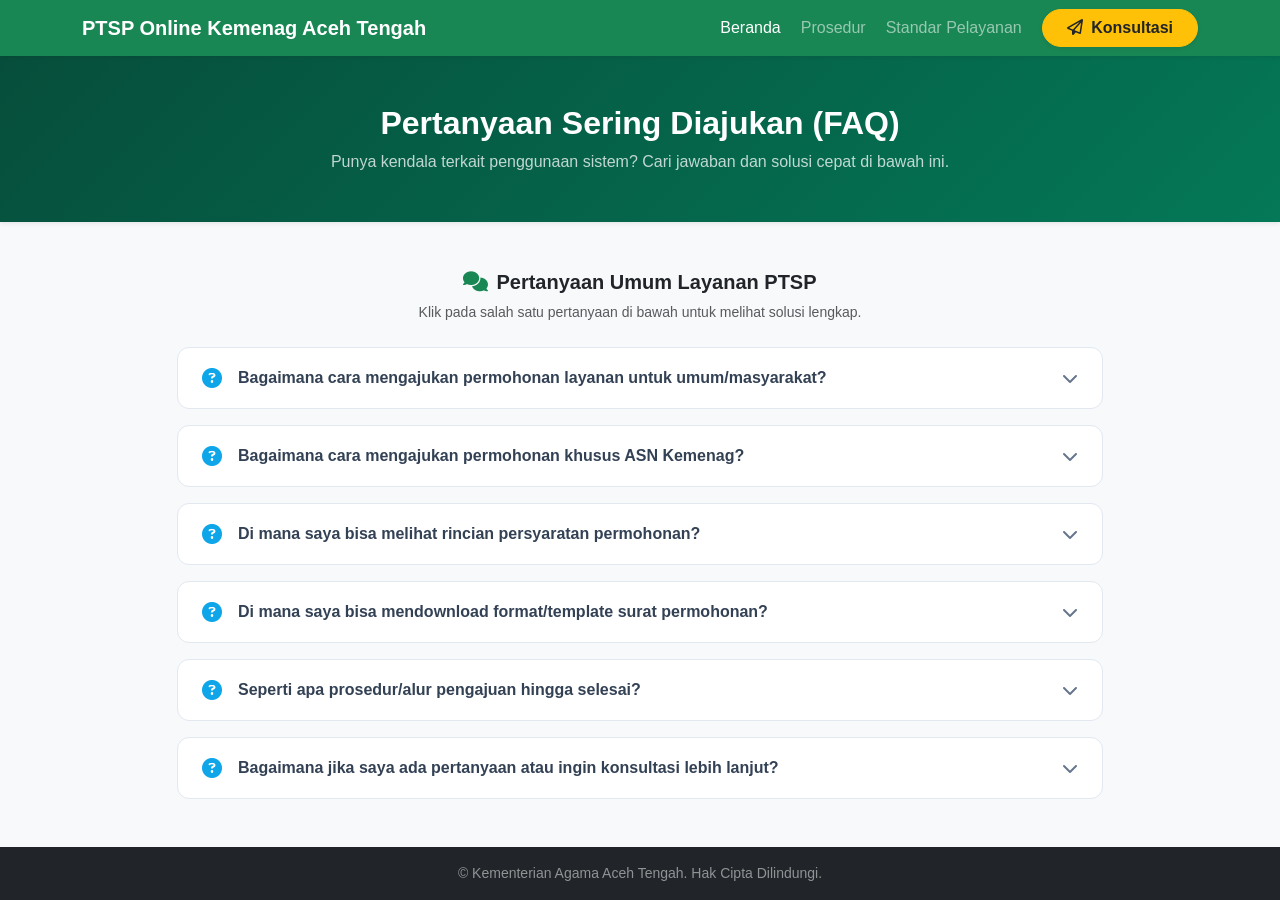
==== faq.html @ 68bd31a1 "faq" ====
<!DOCTYPE html>
<html lang="id">
<head>
    <meta charset="UTF-8">
    <meta name="viewport" content="width=device-width, initial-scale=1.0">
    <title>FAQ - PTSP Online Kemenag Aceh Tengah</title>
    <!-- Bootstrap 5 CSS -->
    <link href="https://cdn.jsdelivr.net/npm/bootstrap@5.3.2/dist/css/bootstrap.min.css" rel="stylesheet">
    <!-- FontAwesome Icon -->
    <link rel="stylesheet" href="https://cdnjs.cloudflare.com/ajax/libs/font-awesome/6.4.2/css/all.min.css">
    <!-- Custom CSS Terpisah -->
    <link rel="stylesheet" href="css/style.css">
</head>
<body class="bg-light d-flex flex-column min-vh-100">

    <!-- NAVBAR (Dipanggil via JS) -->
    <div id="navbar-container"></div>

    <!-- HERO HEADER -->
    <section class="hero-faq py-5 text-center shadow-sm">
        <div class="container">
            <h2 class="fw-bold mb-2">Pertanyaan Sering Diajukan (FAQ)</h2>
            <p class="opacity-75 mb-0">Punya kendala terkait penggunaan sistem? Cari jawaban dan solusi cepat di bawah ini.</p>
        </div>
    </section>

    <!-- KONTEN UTAMA FAQ -->
    <main class="container my-5 flex-grow-1">
        <div class="row justify-content-center">
            <div class="col-lg-10">

                <div class="text-center mb-4">
                    <h5 class="fw-bold text-dark d-flex align-items-center justify-content-center gap-2">
                        <i class="fa-solid fa-comments text-success"></i> Pertanyaan Umum Layanan PTSP
                    </h5>
                    <p class="text-muted small">Klik pada salah satu pertanyaan di bawah untuk melihat solusi lengkap.</p>
                </div>

                <!-- CONTAINER ACCORDION -->
                <div class="accordion d-flex flex-column gap-3" id="faqAccordion">

                    <!-- FAQ 1 -->
                    <div class="faq-card">
                        <button class="faq-button collapsed" type="button" data-bs-toggle="collapse" data-bs-target="#faq1">
                            <div class="d-flex align-items-center gap-3">
                                <i class="fa-solid fa-circle-question faq-icon-question"></i>
                                <span>Bagaimana cara mengajukan permohonan layanan untuk umum/masyarakat?</span>
                            </div>
                            <i class="fa-solid fa-chevron-down faq-chevron"></i>
                        </button>
                        <div id="faq1" class="collapse" data-bs-parent="#faqAccordion">
                            <div class="faq-body border-top">
                                Permohonan layanan umum sangat mudah:
                                <ol class="mt-2 mb-0 ps-3">
                                    <li>Buka menu <strong>Layanan Umum</strong> pada navigasi atas.</li>
                                    <li>Pilih jenis layanan yang Anda butuhkan, lalu periksa kelengkapan syaratnya.</li>
                                    <li>Klik tombol <strong>Isi Formulir</strong> untuk mengisi data permohonan secara online.</li>
                                    <li>Upload berkas persyaratan (Format PDF/JPG) dan kirimkan formulir.</li>
                                </ol>
                            </div>
                        </div>
                    </div>

                    <!-- FAQ 2 -->
                    <div class="faq-card">
                        <button class="faq-button collapsed" type="button" data-bs-toggle="collapse" data-bs-target="#faq2">
                            <div class="d-flex align-items-center gap-3">
                                <i class="fa-solid fa-circle-question faq-icon-question"></i>
                                <span>Bagaimana cara mengajukan permohonan khusus ASN Kemenag?</span>
                            </div>
                            <i class="fa-solid fa-chevron-down faq-chevron"></i>
                        </button>
                        <div id="faq2" class="collapse" data-bs-parent="#faqAccordion">
                            <div class="faq-body border-top">
                                Khusus Pegawai / ASN Kementerian Agama:
                                <ol class="mt-2 mb-0 ps-3">
                                    <li>Masuk ke menu <strong>Layanan ASN</strong>.</li>
                                    <li>Pilih kategori layanan (misal: Kepegawaian atau Keuangan).</li>
                                    <li>Pastikan dokumen persyaratan seperti SK PNS, SKP, atau Surat Rekomendasi sudah siap.</li>
                                    <li>Klik <strong>Isi Formulir</strong> khusus ASN untuk melengkapi data kepegawaian Anda.</li>
                                </ol>
                            </div>
                        </div>
                    </div>

                    <!-- FAQ 3 -->
                    <div class="faq-card">
                        <button class="faq-button collapsed" type="button" data-bs-toggle="collapse" data-bs-target="#faq3">
                            <div class="d-flex align-items-center gap-3">
                                <i class="fa-solid fa-circle-question faq-icon-question"></i>
                                <span>Di mana saya bisa melihat rincian persyaratan permohonan?</span>
                            </div>
                            <i class="fa-solid fa-chevron-down faq-chevron"></i>
                        </button>
                        <div id="faq3" class="collapse" data-bs-parent="#faqAccordion">
                            <div class="faq-body border-top">
                                Seluruh rincian persyaratan dokumen tertera jelas pada tiap kartu daftar layanan di halaman <strong>Layanan Umum</strong> maupun <strong>Layanan ASN</strong>. Klik nama layanannya untuk membuka daftar checklist persyaratan dokumen.
                            </div>
                        </div>
                    </div>

                    <!-- FAQ 4 -->
                    <div class="faq-card">
                        <button class="faq-button collapsed" type="button" data-bs-toggle="collapse" data-bs-target="#faq4">
                            <div class="d-flex align-items-center gap-3">
                                <i class="fa-solid fa-circle-question faq-icon-question"></i>
                                <span>Di mana saya bisa mendownload format/template surat permohonan?</span>
                            </div>
                            <i class="fa-solid fa-chevron-down faq-chevron"></i>
                        </button>
                        <div id="faq4" class="collapse" data-bs-parent="#faqAccordion">
                            <div class="faq-body border-top">
                                Template dokumen sudah disediakan di setiap poin layanan. Cukup klik tombol biru <strong><i class="fa-brands fa-google-drive"></i> Download Template</strong> pada detail layanan yang dituju untuk mengunduh draf surat resmi dalam format Word/PDF.
                            </div>
                        </div>
                    </div>

                    <!-- FAQ 5 -->
                    <div class="faq-card">
                        <button class="faq-button collapsed" type="button" data-bs-toggle="collapse" data-bs-target="#faq5">
                            <div class="d-flex align-items-center gap-3">
                                <i class="fa-solid fa-circle-question faq-icon-question"></i>
                                <span>Seperti apa prosedur/alur pengajuan hingga selesai?</span>
                            </div>
                            <i class="fa-solid fa-chevron-down faq-chevron"></i>
                        </button>
                        <div id="faq5" class="collapse" data-bs-parent="#faqAccordion">
                            <div class="faq-body border-top">
                                Alur pelayanan PTSP Online meliputi:
                                <ul class="mt-2 mb-0 ps-3">
                                    <li><strong>Pengajuan:</strong> Pemohon mengisi form online dan melampirkan berkas.</li>
                                    <li><strong>Verifikasi:</strong> Petugas PTSP memeriksa kelengkapan administrasi.</li>
                                    <li><strong>Pemrosesan:</strong> Berkas diverifikasi oleh Seksi terkait.</li>
                                    <li><strong>Selesai:</strong> Dokumen/surat balasan dikirimkan kembali atau dapat diambil langsung di PTSP.</li>
                                </ul>
                            </div>
                        </div>
                    </div>

                    <!-- FAQ 6 -->
                    <div class="faq-card">
                        <button class="faq-button collapsed" type="button" data-bs-toggle="collapse" data-bs-target="#faq6">
                            <div class="d-flex align-items-center gap-3">
                                <i class="fa-solid fa-circle-question faq-icon-question"></i>
                                <span>Bagaimana jika saya ada pertanyaan atau ingin konsultasi lebih lanjut?</span>
                            </div>
                            <i class="fa-solid fa-chevron-down faq-chevron"></i>
                        </button>
                        <div id="faq6" class="collapse" data-bs-parent="#faqAccordion">
                            <div class="faq-body border-top">
                                Jika mengalami kendala atau butuh informasi tambahan, Anda dapat menekan tombol kuning <strong><i class="fa-solid fa-paper-plane"></i> Konsultasi</strong> di navbar atas untuk menghubungi petugas via WhatsApp atau layanan bantuan PTSP.
                            </div>
                        </div>
                    </div>

                </div>

            </div>
        </div>
    </main>

    <!-- PENAMPUNG MODAL KONSULTASI -->
    <div id="modal-container"></div>

    <!-- FOOTER -->
    <footer class="bg-dark text-white text-center py-3 mt-auto">
        <div class="container">
            <p class="small mb-0 text-white-50">&copy; Kementerian Agama Aceh Tengah. Hak Cipta Dilindungi.</p>
        </div>
    </footer>

    <!-- Script Bootstrap -->
    <script src="https://cdn.jsdelivr.net/npm/bootstrap@5.3.2/dist/js/bootstrap.bundle.min.js"></script>

    <!-- Load Component Modules -->
    <script>
        fetch('navbar.html')
            .then(res => res.text())
            .then(data => {
                document.getElementById('navbar-container').innerHTML = data;
            });

        fetch('modal-konsultasi.html')
            .then(res => res.text())
            .then(data => {
                document.getElementById('modal-container').innerHTML = data;
            });
    </script>
</body>
</html>
---- css/style.css ----
/* Custom CSS PTSP Online */
body {
    font-family: 'Segoe UI', Tahoma, Geneva, Verdana, sans-serif;
}

/* Menghilangkan margin bawah bawaan gambar hero agar dempet dasar section */
#beranda img {
    margin-bottom: 0 !important;
    vertical-align: bottom;
}

/* Transisi halus saat tombol di-hover */
#beranda .btn {
    transition: all 0.2s ease-in-out;
}

#beranda .btn:hover {
    transform: translateY(-2px);
}

/* ============================================================
   PTSP ONLINE KEMENAG ACEH TENGAH - GLOBAL & CUSTOM STYLES
   ============================================================ */

/* ------------------------------------------------------------
   1. HERO HEADER STYLES
   ------------------------------------------------------------ */
.hero-form-umum {
    background: linear-gradient(135deg, #198754 0%, #0d5735 100%);
    color: #ffffff;
}

.hero-form-asn,
.hero-faq {
    background: linear-gradient(135deg, #064e3b 0%, #047857 100%);
    color: #ffffff;
}

/* ------------------------------------------------------------
   2. FORM EMBED CARD STYLES
   ------------------------------------------------------------ */
.form-card {
    border: none;
    border-radius: 16px;
    box-shadow: 0 10px 30px rgba(0, 0, 0, 0.08);
    overflow: hidden;
    background: #ffffff;
}

/* ------------------------------------------------------------
   3. ACCORDION FAQ STYLES (MIRIP DESAIN REFERENSI)
   ------------------------------------------------------------ */
.faq-card {
    border: 1px solid #e2e8f0;
    border-radius: 12px;
    background: #ffffff;
    transition: all 0.2s ease-in-out;
}

.faq-card:hover {
    box-shadow: 0 4px 12px rgba(0, 0, 0, 0.05);
}

.faq-button {
    background: transparent;
    border: none;
    width: 100%;
    text-align: left;
    padding: 18px 24px;
    font-weight: 600;
    color: #334155;
    display: flex;
    align-items: center;
    justify-content: space-between;
    gap: 12px;
    border-radius: 12px;
}

.faq-button:not(.collapsed) {
    color: #1e1b4b;
    background-color: #f8fafc;
    border-bottom-left-radius: 0;
    border-bottom-right-radius: 0;
}

.faq-icon-question {
    color: #0ea5e9; /* Warna ikon tanya biru muda */
    font-size: 1.25rem;
    flex-shrink: 0;
}

.faq-chevron {
    color: #64748b;
    transition: transform 0.2s ease;
}

.faq-button:not(.collapsed) .faq-chevron {
    transform: rotate(180deg);
}

.faq-body {
    padding: 20px 24px;
    color: #475569;
    font-size: 0.95rem;
    line-height: 1.6;
}
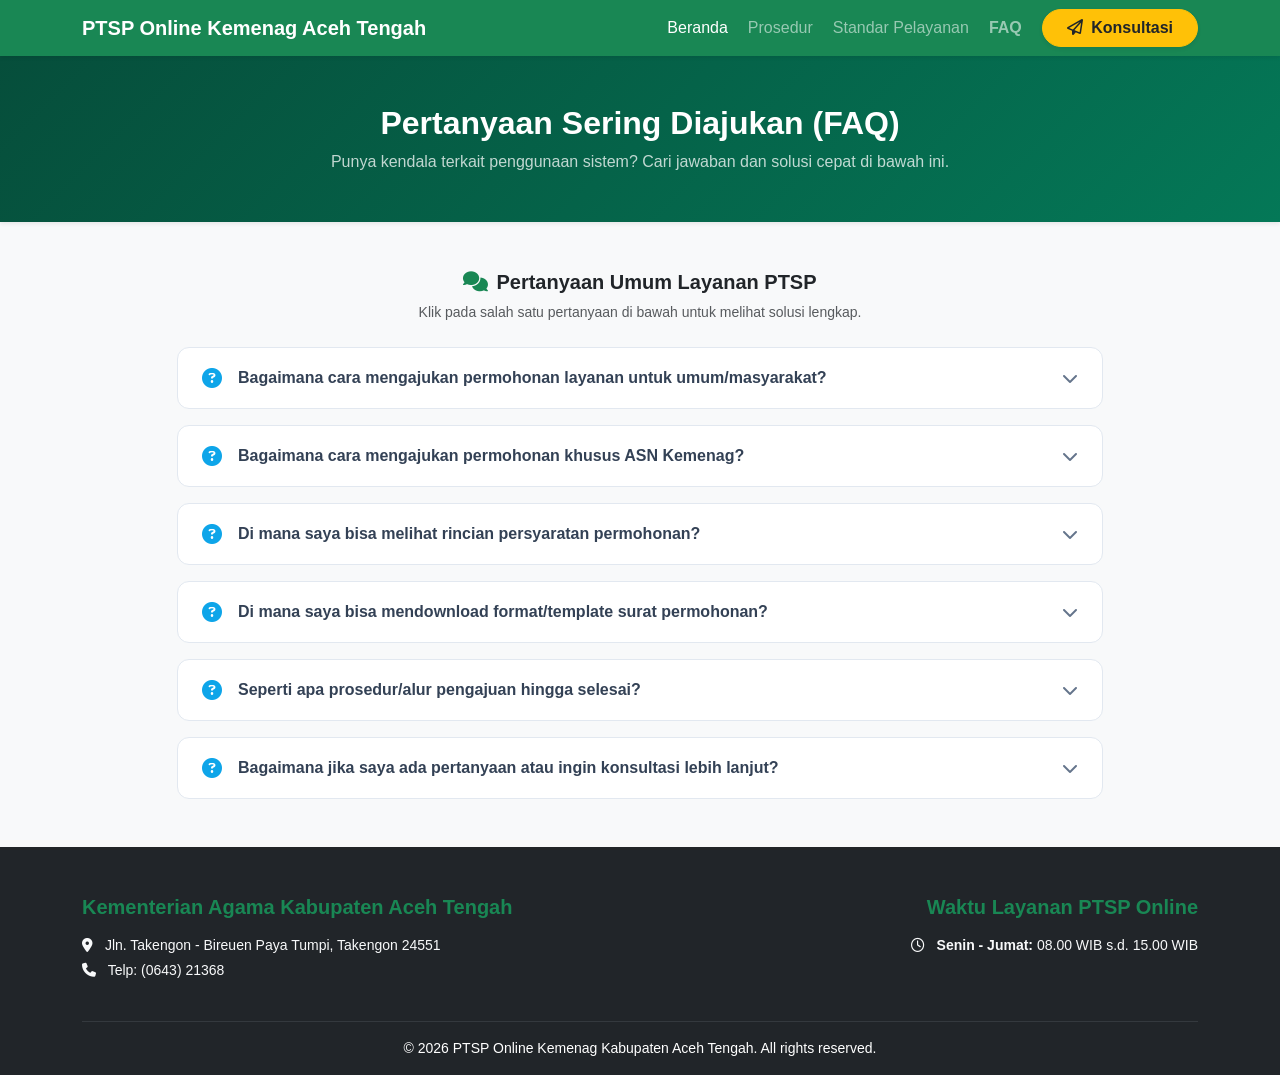
==== commit 94af31cd: "faq dan footer" ====
--- a/faq.html
+++ b/faq.html
@@ -52,10 +52,10 @@
                             <div class="faq-body border-top">
                                 Permohonan layanan umum sangat mudah:
                                 <ol class="mt-2 mb-0 ps-3">
-                                    <li>Buka menu <strong>Layanan Umum</strong> pada navigasi atas.</li>
-                                    <li>Pilih jenis layanan yang Anda butuhkan, lalu periksa kelengkapan syaratnya.</li>
+                                    <li>Tekan Tombol <strong>Umum (Masyarakat)</strong> pada halaman Beranda.</li>
+                                    <li>Pilih jenis layanan yang Anda butuhkan / cari sesuai seksi, lalu periksa kelengkapan syaratnya (klik di nama layanan).</li>
                                     <li>Klik tombol <strong>Isi Formulir</strong> untuk mengisi data permohonan secara online.</li>
-                                    <li>Upload berkas persyaratan (Format PDF/JPG) dan kirimkan formulir.</li>
+                                    <li>Upload berkas persyaratan (Format PDF) dan kirimkan formulir.</li>
                                 </ol>
                             </div>
                         </div>
@@ -74,8 +74,8 @@
                             <div class="faq-body border-top">
                                 Khusus Pegawai / ASN Kementerian Agama:
                                 <ol class="mt-2 mb-0 ps-3">
-                                    <li>Masuk ke menu <strong>Layanan ASN</strong>.</li>
-                                    <li>Pilih kategori layanan (misal: Kepegawaian atau Keuangan).</li>
+                                    <li>Tekan Tombol <strong>Khusus (ASN Kemenag)</strong> pada halaman Beranda.</li>
+                                    <li>Pilih jenis layanan yang Anda butuhkan / cari sesuai seksi, lalu periksa kelengkapan syaratnya (klik di nama layanan).</li>
                                     <li>Pastikan dokumen persyaratan seperti SK PNS, SKP, atau Surat Rekomendasi sudah siap.</li>
                                     <li>Klik <strong>Isi Formulir</strong> khusus ASN untuk melengkapi data kepegawaian Anda.</li>
                                 </ol>
@@ -126,13 +126,8 @@
                         </button>
                         <div id="faq5" class="collapse" data-bs-parent="#faqAccordion">
                             <div class="faq-body border-top">
-                                Alur pelayanan PTSP Online meliputi:
-                                <ul class="mt-2 mb-0 ps-3">
-                                    <li><strong>Pengajuan:</strong> Pemohon mengisi form online dan melampirkan berkas.</li>
-                                    <li><strong>Verifikasi:</strong> Petugas PTSP memeriksa kelengkapan administrasi.</li>
-                                    <li><strong>Pemrosesan:</strong> Berkas diverifikasi oleh Seksi terkait.</li>
-                                    <li><strong>Selesai:</strong> Dokumen/surat balasan dikirimkan kembali atau dapat diambil langsung di PTSP.</li>
-                                </ul>
+                                Prosedur/Alur pelayanan PTSP Online sudah tertera di menu <strong>PRosedur</strong> pada navigasi menu paling atas.
+                                
                             </div>
                         </div>
                     </div>
@@ -163,9 +158,23 @@
     <div id="modal-container"></div>
 
     <!-- FOOTER -->
-    <footer class="bg-dark text-white text-center py-3 mt-auto">
+    <footer class="bg-dark text-white pt-5 pb-3">
         <div class="container">
-            <p class="small mb-0 text-white-50">&copy; Kementerian Agama Aceh Tengah. Hak Cipta Dilindungi.</p>
+            <div class="row g-4 mb-4">
+                <div class="col-md-6">
+                    <h5 class="fw-bold text-success mb-3">Kementerian Agama Kabupaten Aceh Tengah</h5>
+                    <p class="text-light small mb-1"><i class="fa-solid fa-location-dot me-2"></i> Jln. Takengon - Bireuen Paya Tumpi, Takengon 24551</p>
+                    <p class="text-light small"><i class="fa-solid fa-phone me-2"></i> Telp: (0643) 21368</p>
+                </div>
+                <div class="col-md-6 text-md-end">
+                    <h5 class="fw-bold text-success mb-3">Waktu Layanan PTSP Online</h5>
+                    <p class="text-light small mb-0"><i class="fa-regular fa-clock me-2"></i> <strong>Senin - Jumat:</strong> 08.00 WIB s.d. 15.00 WIB</p>
+                </div>
+            </div>
+            <hr class="border-secondary">
+            <div class="text-center small">
+                &copy; 2026 PTSP Online Kemenag Kabupaten Aceh Tengah. All rights reserved.
+            </div>
         </div>
     </footer>
 
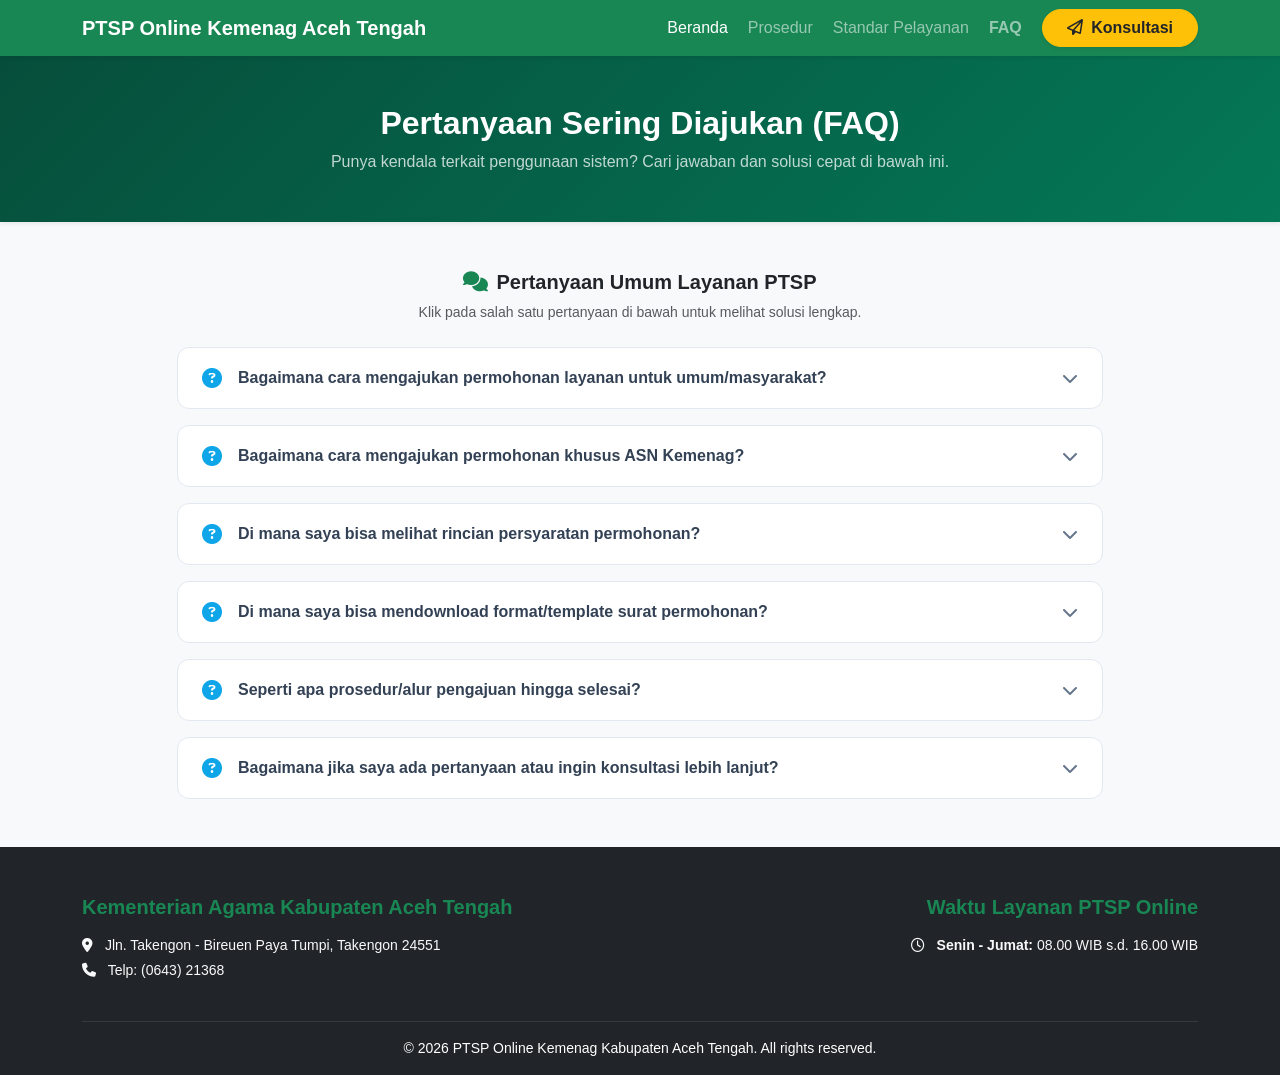
==== commit 7b5a2d4b: "jam layanan" ====
--- a/faq.html
+++ b/faq.html
@@ -4,6 +4,7 @@
     <meta charset="UTF-8">
     <meta name="viewport" content="width=device-width, initial-scale=1.0">
     <title>FAQ - PTSP Online Kemenag Aceh Tengah</title>
+    <link rel="icon" type="image/png" href="assets/img/logo-fav.png">
     <!-- Bootstrap 5 CSS -->
     <link href="https://cdn.jsdelivr.net/npm/bootstrap@5.3.2/dist/css/bootstrap.min.css" rel="stylesheet">
     <!-- FontAwesome Icon -->
@@ -168,7 +169,7 @@
                 </div>
                 <div class="col-md-6 text-md-end">
                     <h5 class="fw-bold text-success mb-3">Waktu Layanan PTSP Online</h5>
-                    <p class="text-light small mb-0"><i class="fa-regular fa-clock me-2"></i> <strong>Senin - Jumat:</strong> 08.00 WIB s.d. 15.00 WIB</p>
+                    <p class="text-light small mb-0"><i class="fa-regular fa-clock me-2"></i> <strong>Senin - Jumat:</strong> 08.00 WIB s.d. 16.00 WIB</p>
                 </div>
             </div>
             <hr class="border-secondary">
